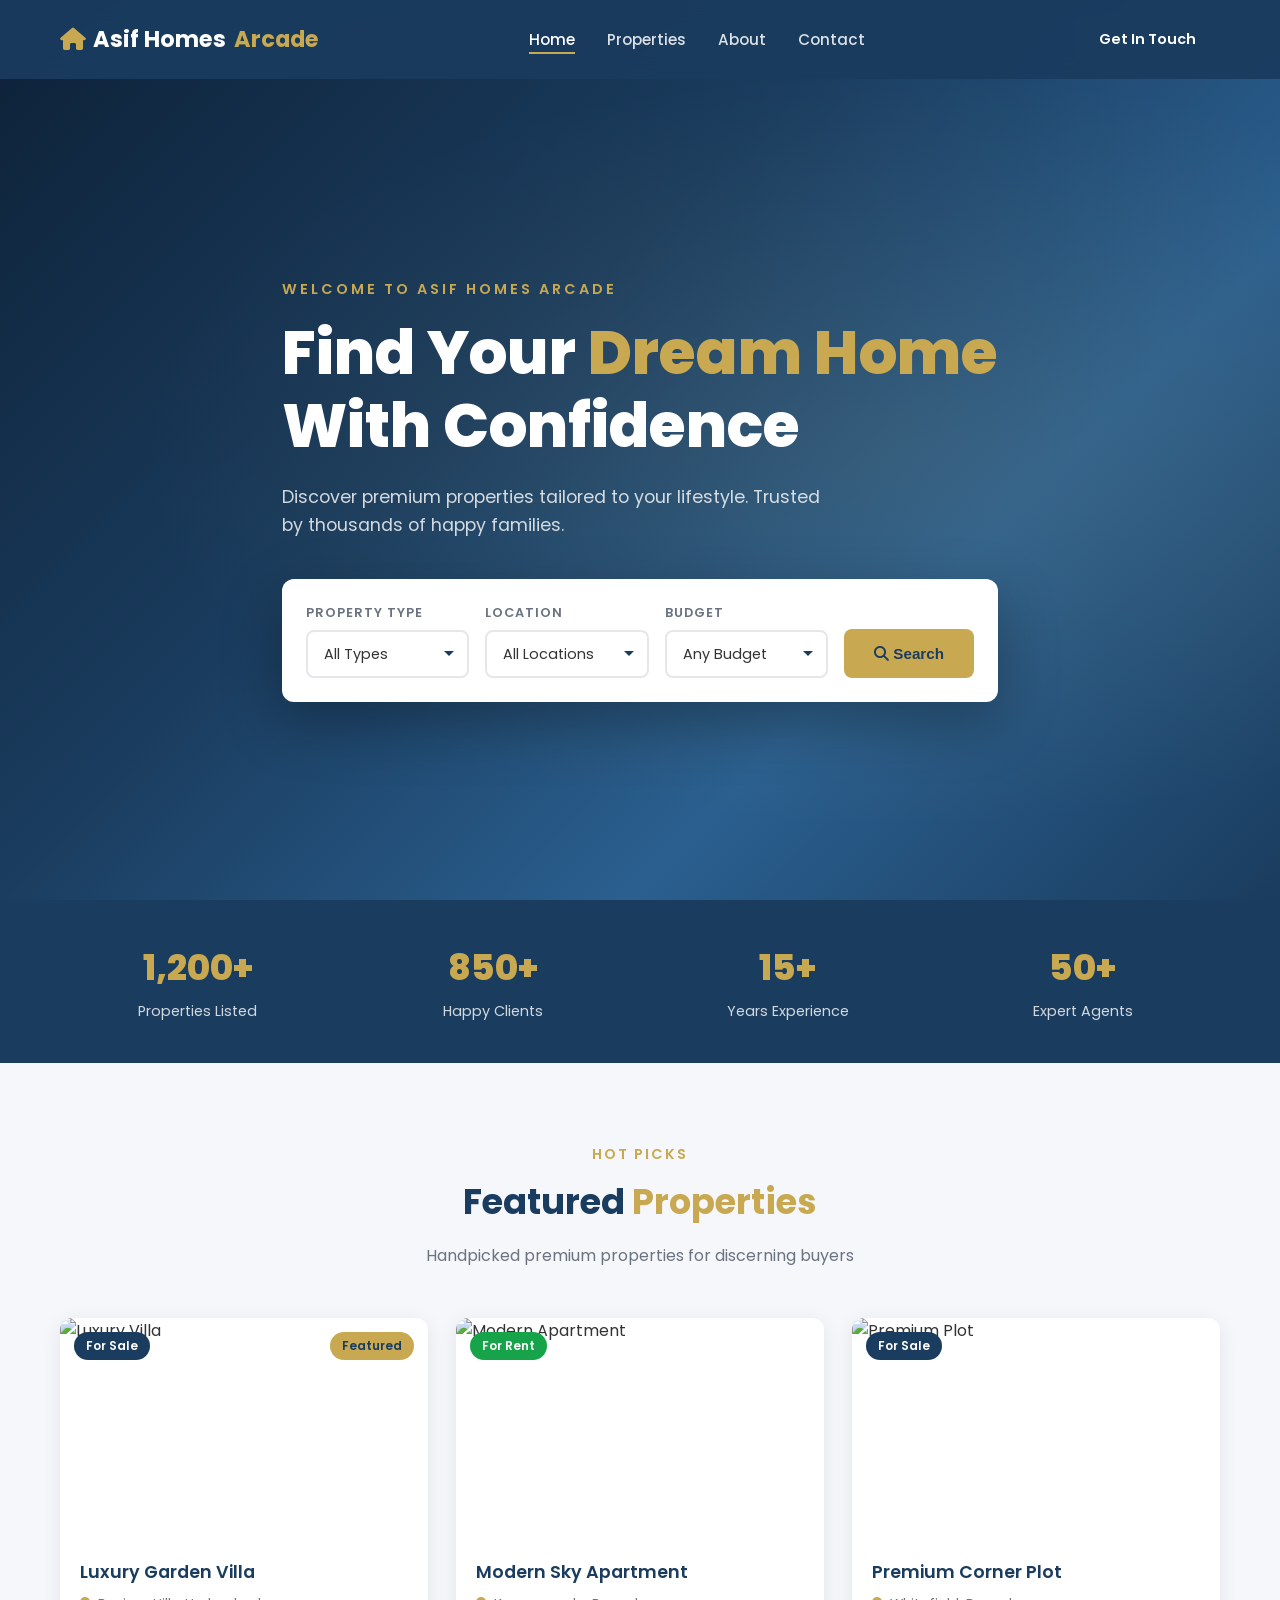
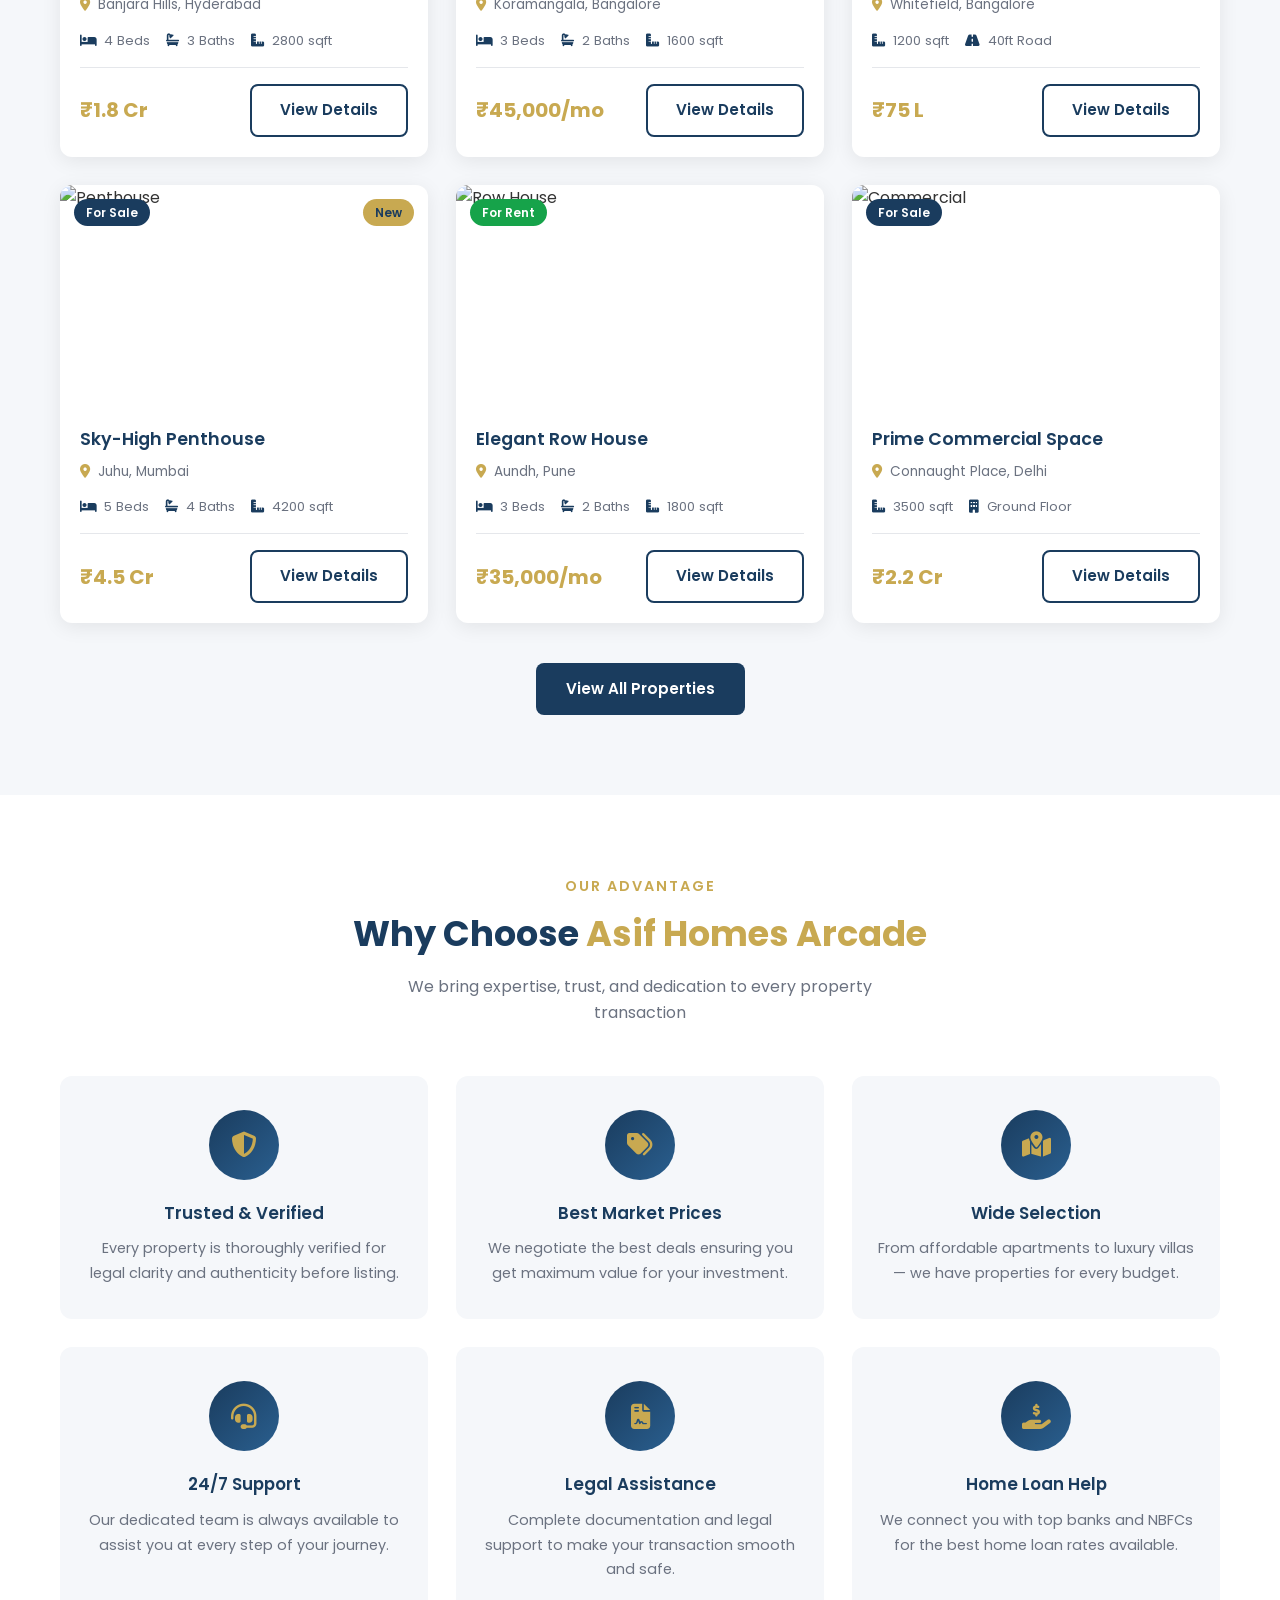
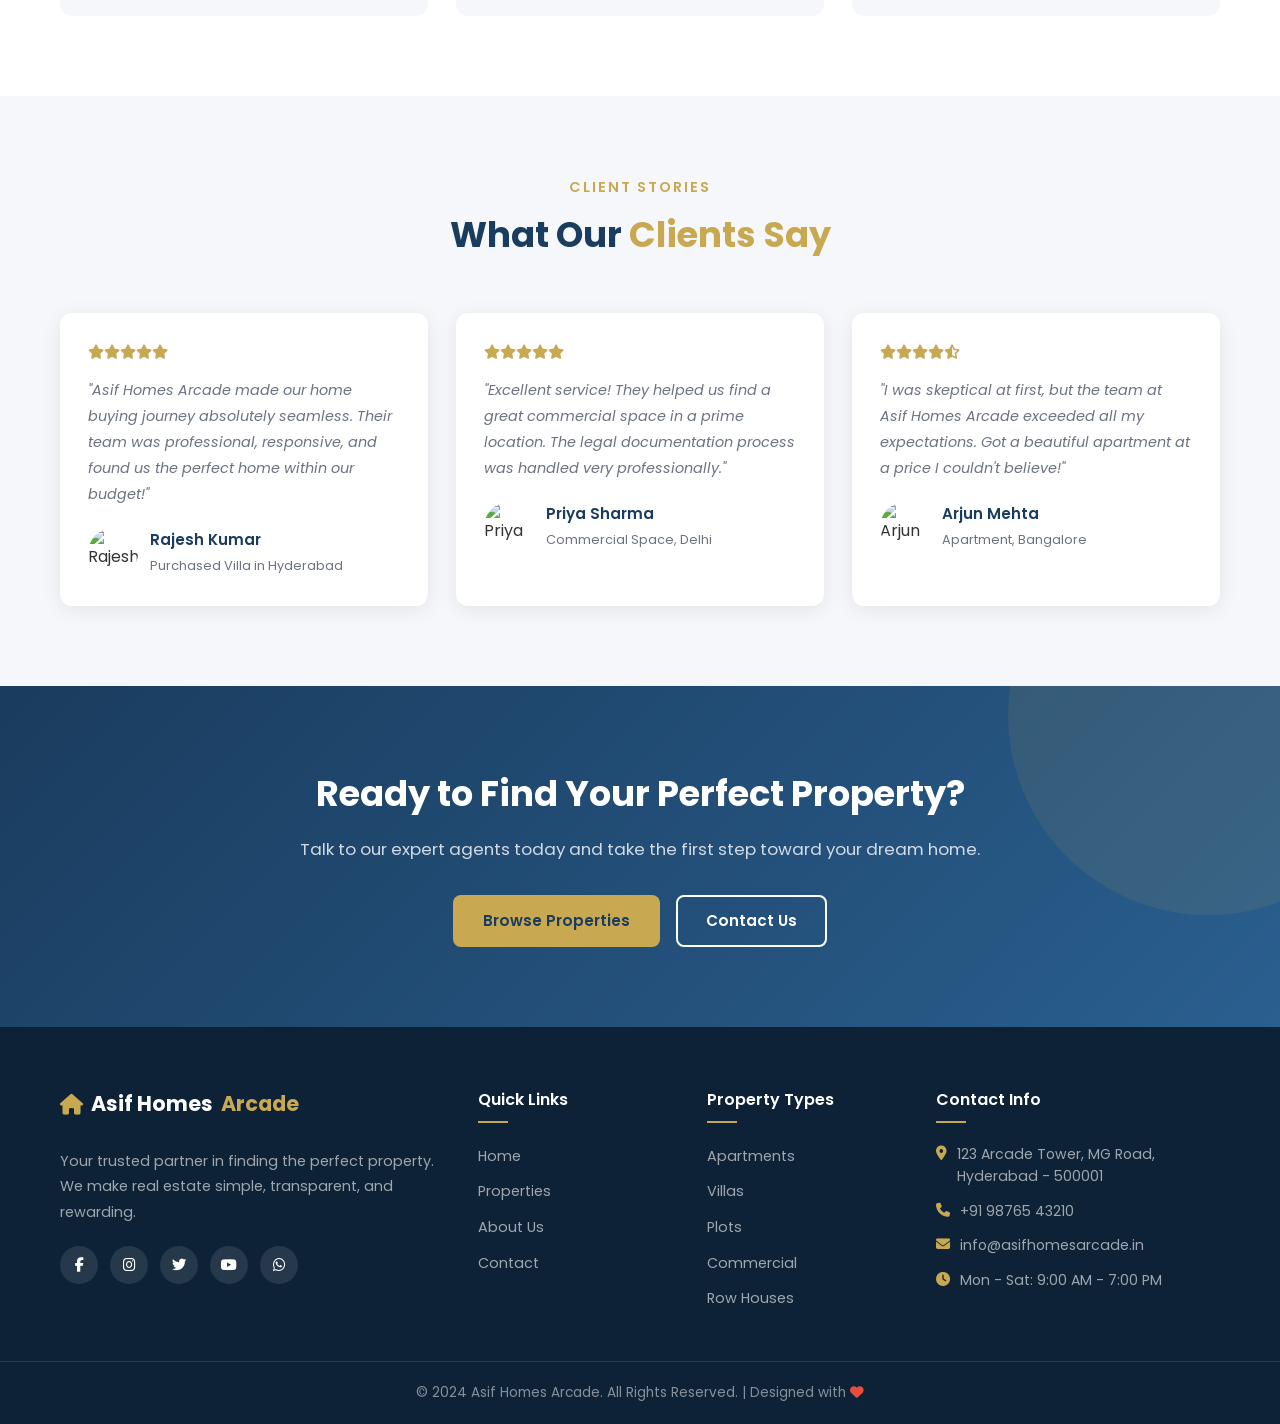
==== index.html @ 70b6e724 "Initial commit: Add real estate website files" ====
<!DOCTYPE html>
<html lang="en">
<head>
  <meta charset="UTF-8" />
  <meta name="viewport" content="width=device-width, initial-scale=1.0" />
  <title>Asif Homes Arcade - Find Your Dream Home</title>
  <link rel="stylesheet" href="css/style.css" />
  <link href="https://fonts.googleapis.com/css2?family=Poppins:wght@300;400;500;600;700;800&display=swap" rel="stylesheet" />
  <link rel="stylesheet" href="https://cdnjs.cloudflare.com/ajax/libs/font-awesome/6.4.0/css/all.min.css" />
</head>
<body>

  <!-- NAVBAR -->
  <nav class="navbar" id="navbar">
    <div class="container nav-container">
      <a href="index.html" class="logo">
        <i class="fas fa-home"></i> Asif Homes <span>Arcade</span>
      </a>
      <ul class="nav-links" id="navLinks">
        <li><a href="index.html" class="active">Home</a></li>
        <li><a href="properties.html">Properties</a></li>
        <li><a href="about.html">About</a></li>
        <li><a href="contact.html">Contact</a></li>
      </ul>
      <a href="contact.html" class="btn btn-primary nav-cta">Get In Touch</a>
      <button class="hamburger" id="hamburger" aria-label="Toggle menu">
        <span></span><span></span><span></span>
      </button>
    </div>
  </nav>

  <!-- HERO -->
  <section class="hero">
    <div class="hero-overlay"></div>
    <div class="container hero-content">
      <p class="hero-tag">Welcome to Asif Homes Arcade</p>
      <h1>Find Your <span>Dream Home</span><br />With Confidence</h1>
      <p class="hero-sub">Discover premium properties tailored to your lifestyle. Trusted by thousands of happy families.</p>
      <div class="search-box">
        <div class="search-field">
          <label>Property Type</label>
          <select>
            <option>All Types</option>
            <option>Apartment</option>
            <option>Villa</option>
            <option>Plot</option>
            <option>Commercial</option>
          </select>
        </div>
        <div class="search-field">
          <label>Location</label>
          <select>
            <option>All Locations</option>
            <option>Mumbai</option>
            <option>Delhi</option>
            <option>Bangalore</option>
            <option>Hyderabad</option>
            <option>Pune</option>
          </select>
        </div>
        <div class="search-field">
          <label>Budget</label>
          <select>
            <option>Any Budget</option>
            <option>Under ₹50L</option>
            <option>₹50L - ₹1Cr</option>
            <option>₹1Cr - ₹2Cr</option>
            <option>Above ₹2Cr</option>
          </select>
        </div>
        <button class="btn btn-accent search-btn"><i class="fas fa-search"></i> Search</button>
      </div>
    </div>
  </section>

  <!-- STATS -->
  <section class="stats">
    <div class="container stats-grid">
      <div class="stat-item">
        <h3>1,200+</h3>
        <p>Properties Listed</p>
      </div>
      <div class="stat-item">
        <h3>850+</h3>
        <p>Happy Clients</p>
      </div>
      <div class="stat-item">
        <h3>15+</h3>
        <p>Years Experience</p>
      </div>
      <div class="stat-item">
        <h3>50+</h3>
        <p>Expert Agents</p>
      </div>
    </div>
  </section>

  <!-- FEATURED PROPERTIES -->
  <section class="section featured-properties">
    <div class="container">
      <div class="section-header">
        <p class="section-tag">Hot Picks</p>
        <h2>Featured <span>Properties</span></h2>
        <p class="section-sub">Handpicked premium properties for discerning buyers</p>
      </div>
      <div class="properties-grid">

        <div class="property-card">
          <div class="card-img-wrap">
            <img src="https://placehold.co/400x260/1a3c5e/ffffff?text=Luxury+Villa" alt="Luxury Villa" />
            <span class="badge badge-sale">For Sale</span>
            <span class="badge badge-featured">Featured</span>
          </div>
          <div class="card-body">
            <h3>Luxury Garden Villa</h3>
            <p class="card-location"><i class="fas fa-map-marker-alt"></i> Banjara Hills, Hyderabad</p>
            <div class="card-meta">
              <span><i class="fas fa-bed"></i> 4 Beds</span>
              <span><i class="fas fa-bath"></i> 3 Baths</span>
              <span><i class="fas fa-ruler-combined"></i> 2800 sqft</span>
            </div>
            <div class="card-footer">
              <p class="price">₹1.8 Cr</p>
              <a href="properties.html" class="btn btn-outline">View Details</a>
            </div>
          </div>
        </div>

        <div class="property-card">
          <div class="card-img-wrap">
            <img src="https://placehold.co/400x260/c8a951/ffffff?text=Modern+Apartment" alt="Modern Apartment" />
            <span class="badge badge-rent">For Rent</span>
          </div>
          <div class="card-body">
            <h3>Modern Sky Apartment</h3>
            <p class="card-location"><i class="fas fa-map-marker-alt"></i> Koramangala, Bangalore</p>
            <div class="card-meta">
              <span><i class="fas fa-bed"></i> 3 Beds</span>
              <span><i class="fas fa-bath"></i> 2 Baths</span>
              <span><i class="fas fa-ruler-combined"></i> 1600 sqft</span>
            </div>
            <div class="card-footer">
              <p class="price">₹45,000/mo</p>
              <a href="properties.html" class="btn btn-outline">View Details</a>
            </div>
          </div>
        </div>

        <div class="property-card">
          <div class="card-img-wrap">
            <img src="https://placehold.co/400x260/2d6a4f/ffffff?text=Premium+Plot" alt="Premium Plot" />
            <span class="badge badge-sale">For Sale</span>
          </div>
          <div class="card-body">
            <h3>Premium Corner Plot</h3>
            <p class="card-location"><i class="fas fa-map-marker-alt"></i> Whitefield, Bangalore</p>
            <div class="card-meta">
              <span><i class="fas fa-ruler-combined"></i> 1200 sqft</span>
              <span><i class="fas fa-road"></i> 40ft Road</span>
            </div>
            <div class="card-footer">
              <p class="price">₹75 L</p>
              <a href="properties.html" class="btn btn-outline">View Details</a>
            </div>
          </div>
        </div>

        <div class="property-card">
          <div class="card-img-wrap">
            <img src="https://placehold.co/400x260/4a1942/ffffff?text=Penthouse" alt="Penthouse" />
            <span class="badge badge-sale">For Sale</span>
            <span class="badge badge-featured">New</span>
          </div>
          <div class="card-body">
            <h3>Sky-High Penthouse</h3>
            <p class="card-location"><i class="fas fa-map-marker-alt"></i> Juhu, Mumbai</p>
            <div class="card-meta">
              <span><i class="fas fa-bed"></i> 5 Beds</span>
              <span><i class="fas fa-bath"></i> 4 Baths</span>
              <span><i class="fas fa-ruler-combined"></i> 4200 sqft</span>
            </div>
            <div class="card-footer">
              <p class="price">₹4.5 Cr</p>
              <a href="properties.html" class="btn btn-outline">View Details</a>
            </div>
          </div>
        </div>

        <div class="property-card">
          <div class="card-img-wrap">
            <img src="https://placehold.co/400x260/1a3c5e/e0c97f?text=Row+House" alt="Row House" />
            <span class="badge badge-rent">For Rent</span>
          </div>
          <div class="card-body">
            <h3>Elegant Row House</h3>
            <p class="card-location"><i class="fas fa-map-marker-alt"></i> Aundh, Pune</p>
            <div class="card-meta">
              <span><i class="fas fa-bed"></i> 3 Beds</span>
              <span><i class="fas fa-bath"></i> 2 Baths</span>
              <span><i class="fas fa-ruler-combined"></i> 1800 sqft</span>
            </div>
            <div class="card-footer">
              <p class="price">₹35,000/mo</p>
              <a href="properties.html" class="btn btn-outline">View Details</a>
            </div>
          </div>
        </div>

        <div class="property-card">
          <div class="card-img-wrap">
            <img src="https://placehold.co/400x260/c8a951/1a3c5e?text=Commercial+Space" alt="Commercial" />
            <span class="badge badge-sale">For Sale</span>
          </div>
          <div class="card-body">
            <h3>Prime Commercial Space</h3>
            <p class="card-location"><i class="fas fa-map-marker-alt"></i> Connaught Place, Delhi</p>
            <div class="card-meta">
              <span><i class="fas fa-ruler-combined"></i> 3500 sqft</span>
              <span><i class="fas fa-building"></i> Ground Floor</span>
            </div>
            <div class="card-footer">
              <p class="price">₹2.2 Cr</p>
              <a href="properties.html" class="btn btn-outline">View Details</a>
            </div>
          </div>
        </div>

      </div>
      <div class="text-center mt-40">
        <a href="properties.html" class="btn btn-primary">View All Properties</a>
      </div>
    </div>
  </section>

  <!-- WHY CHOOSE US -->
  <section class="section why-us">
    <div class="container">
      <div class="section-header">
        <p class="section-tag">Our Advantage</p>
        <h2>Why Choose <span>Asif Homes Arcade</span></h2>
        <p class="section-sub">We bring expertise, trust, and dedication to every property transaction</p>
      </div>
      <div class="features-grid">
        <div class="feature-card">
          <div class="feature-icon"><i class="fas fa-shield-alt"></i></div>
          <h3>Trusted & Verified</h3>
          <p>Every property is thoroughly verified for legal clarity and authenticity before listing.</p>
        </div>
        <div class="feature-card">
          <div class="feature-icon"><i class="fas fa-tags"></i></div>
          <h3>Best Market Prices</h3>
          <p>We negotiate the best deals ensuring you get maximum value for your investment.</p>
        </div>
        <div class="feature-card">
          <div class="feature-icon"><i class="fas fa-map-marked-alt"></i></div>
          <h3>Wide Selection</h3>
          <p>From affordable apartments to luxury villas — we have properties for every budget.</p>
        </div>
        <div class="feature-card">
          <div class="feature-icon"><i class="fas fa-headset"></i></div>
          <h3>24/7 Support</h3>
          <p>Our dedicated team is always available to assist you at every step of your journey.</p>
        </div>
        <div class="feature-card">
          <div class="feature-icon"><i class="fas fa-file-contract"></i></div>
          <h3>Legal Assistance</h3>
          <p>Complete documentation and legal support to make your transaction smooth and safe.</p>
        </div>
        <div class="feature-card">
          <div class="feature-icon"><i class="fas fa-hand-holding-usd"></i></div>
          <h3>Home Loan Help</h3>
          <p>We connect you with top banks and NBFCs for the best home loan rates available.</p>
        </div>
      </div>
    </div>
  </section>

  <!-- TESTIMONIALS -->
  <section class="section testimonials">
    <div class="container">
      <div class="section-header">
        <p class="section-tag">Client Stories</p>
        <h2>What Our <span>Clients Say</span></h2>
      </div>
      <div class="testimonials-grid">
        <div class="testimonial-card">
          <div class="stars"><i class="fas fa-star"></i><i class="fas fa-star"></i><i class="fas fa-star"></i><i class="fas fa-star"></i><i class="fas fa-star"></i></div>
          <p>"Asif Homes Arcade made our home buying journey absolutely seamless. Their team was professional, responsive, and found us the perfect home within our budget!"</p>
          <div class="testimonial-author">
            <img src="https://placehold.co/50x50/1a3c5e/ffffff?text=RK" alt="Rajesh K" />
            <div>
              <h4>Rajesh Kumar</h4>
              <span>Purchased Villa in Hyderabad</span>
            </div>
          </div>
        </div>
        <div class="testimonial-card">
          <div class="stars"><i class="fas fa-star"></i><i class="fas fa-star"></i><i class="fas fa-star"></i><i class="fas fa-star"></i><i class="fas fa-star"></i></div>
          <p>"Excellent service! They helped us find a great commercial space in a prime location. The legal documentation process was handled very professionally."</p>
          <div class="testimonial-author">
            <img src="https://placehold.co/50x50/c8a951/ffffff?text=PS" alt="Priya S" />
            <div>
              <h4>Priya Sharma</h4>
              <span>Commercial Space, Delhi</span>
            </div>
          </div>
        </div>
        <div class="testimonial-card">
          <div class="stars"><i class="fas fa-star"></i><i class="fas fa-star"></i><i class="fas fa-star"></i><i class="fas fa-star"></i><i class="fas fa-star-half-alt"></i></div>
          <p>"I was skeptical at first, but the team at Asif Homes Arcade exceeded all my expectations. Got a beautiful apartment at a price I couldn't believe!"</p>
          <div class="testimonial-author">
            <img src="https://placehold.co/50x50/2d6a4f/ffffff?text=AM" alt="Arjun M" />
            <div>
              <h4>Arjun Mehta</h4>
              <span>Apartment, Bangalore</span>
            </div>
          </div>
        </div>
      </div>
    </div>
  </section>

  <!-- CTA BANNER -->
  <section class="cta-banner">
    <div class="container cta-content">
      <h2>Ready to Find Your Perfect Property?</h2>
      <p>Talk to our expert agents today and take the first step toward your dream home.</p>
      <div class="cta-buttons">
        <a href="properties.html" class="btn btn-accent">Browse Properties</a>
        <a href="contact.html" class="btn btn-outline-white">Contact Us</a>
      </div>
    </div>
  </section>

  <!-- FOOTER -->
  <footer class="footer">
    <div class="container footer-grid">
      <div class="footer-brand">
        <a href="index.html" class="logo logo-light"><i class="fas fa-home"></i> Asif Homes <span>Arcade</span></a>
        <p>Your trusted partner in finding the perfect property. We make real estate simple, transparent, and rewarding.</p>
        <div class="social-links">
          <a href="#"><i class="fab fa-facebook-f"></i></a>
          <a href="#"><i class="fab fa-instagram"></i></a>
          <a href="#"><i class="fab fa-twitter"></i></a>
          <a href="#"><i class="fab fa-youtube"></i></a>
          <a href="#"><i class="fab fa-whatsapp"></i></a>
        </div>
      </div>
      <div class="footer-links">
        <h4>Quick Links</h4>
        <ul>
          <li><a href="index.html">Home</a></li>
          <li><a href="properties.html">Properties</a></li>
          <li><a href="about.html">About Us</a></li>
          <li><a href="contact.html">Contact</a></li>
        </ul>
      </div>
      <div class="footer-links">
        <h4>Property Types</h4>
        <ul>
          <li><a href="properties.html">Apartments</a></li>
          <li><a href="properties.html">Villas</a></li>
          <li><a href="properties.html">Plots</a></li>
          <li><a href="properties.html">Commercial</a></li>
          <li><a href="properties.html">Row Houses</a></li>
        </ul>
      </div>
      <div class="footer-contact">
        <h4>Contact Info</h4>
        <ul>
          <li><i class="fas fa-map-marker-alt"></i> 123 Arcade Tower, MG Road, Hyderabad - 500001</li>
          <li><i class="fas fa-phone"></i> +91 98765 43210</li>
          <li><i class="fas fa-envelope"></i> info@asifhomesarcade.in</li>
          <li><i class="fas fa-clock"></i> Mon - Sat: 9:00 AM - 7:00 PM</li>
        </ul>
      </div>
    </div>
    <div class="footer-bottom">
      <p>&copy; 2024 Asif Homes Arcade. All Rights Reserved. | Designed with <i class="fas fa-heart"></i></p>
    </div>
  </footer>

  <script src="js/main.js"></script>
</body>
</html>
---- css/style.css ----
/* ===== RESET & BASE ===== */
*, *::before, *::after { box-sizing: border-box; margin: 0; padding: 0; }
html { scroll-behavior: smooth; }
body { font-family: 'Poppins', sans-serif; color: #333; background: #fff; line-height: 1.6; }
a { text-decoration: none; color: inherit; }
ul { list-style: none; }
img { max-width: 100%; display: block; }

/* ===== VARIABLES ===== */
:root {
  --navy: #1a3c5e;
  --navy-dark: #122a44;
  --gold: #c8a951;
  --gold-light: #e0c97f;
  --white: #ffffff;
  --light-bg: #f5f7fa;
  --text-muted: #6b7280;
  --border: #e5e7eb;
  --shadow: 0 4px 20px rgba(0,0,0,0.08);
  --shadow-hover: 0 8px 32px rgba(0,0,0,0.15);
  --radius: 12px;
  --transition: all 0.3s ease;
}

/* ===== UTILITIES ===== */
.container { max-width: 1200px; margin: 0 auto; padding: 0 20px; }
.section { padding: 80px 0; }
.text-center { text-align: center; }
.mt-40 { margin-top: 40px; }

/* ===== BUTTONS ===== */
.btn {
  display: inline-block;
  padding: 12px 28px;
  border-radius: 8px;
  font-weight: 600;
  font-size: 0.95rem;
  cursor: pointer;
  transition: var(--transition);
  border: 2px solid transparent;
}
.btn-primary { background: var(--navy); color: var(--white); }
.btn-primary:hover { background: var(--navy-dark); transform: translateY(-2px); box-shadow: var(--shadow-hover); }
.btn-accent { background: var(--gold); color: var(--navy); }
.btn-accent:hover { background: var(--gold-light); transform: translateY(-2px); box-shadow: var(--shadow-hover); }
.btn-outline { background: transparent; border-color: var(--navy); color: var(--navy); }
.btn-outline:hover { background: var(--navy); color: var(--white); }
.btn-outline-white { background: transparent; border-color: var(--white); color: var(--white); }
.btn-outline-white:hover { background: var(--white); color: var(--navy); }

/* ===== SECTION HEADER ===== */
.section-header { text-align: center; margin-bottom: 50px; }
.section-tag { color: var(--gold); font-weight: 600; font-size: 0.9rem; text-transform: uppercase; letter-spacing: 2px; margin-bottom: 8px; }
.section-header h2 { font-size: 2.2rem; font-weight: 700; color: var(--navy); margin-bottom: 12px; }
.section-header h2 span { color: var(--gold); }
.section-sub { color: var(--text-muted); max-width: 550px; margin: 0 auto; }

/* ===== NAVBAR ===== */
.navbar {
  position: fixed; top: 0; left: 0; right: 0; z-index: 1000;
  background: rgba(26, 60, 94, 0.95);
  backdrop-filter: blur(10px);
  padding: 16px 0;
  transition: var(--transition);
}
.navbar.scrolled { padding: 10px 0; box-shadow: 0 2px 20px rgba(0,0,0,0.2); }
.nav-container { display: flex; align-items: center; justify-content: space-between; }
.logo { font-size: 1.4rem; font-weight: 700; color: var(--white); display: flex; align-items: center; gap: 8px; }
.logo span { color: var(--gold); }
.logo i { color: var(--gold); }
.nav-links { display: flex; gap: 32px; }
.nav-links a { color: rgba(255,255,255,0.85); font-weight: 500; font-size: 0.95rem; transition: var(--transition); position: relative; }
.nav-links a::after { content: ''; position: absolute; bottom: -4px; left: 0; width: 0; height: 2px; background: var(--gold); transition: var(--transition); }
.nav-links a:hover, .nav-links a.active { color: var(--white); }
.nav-links a:hover::after, .nav-links a.active::after { width: 100%; }
.nav-cta { padding: 10px 22px; font-size: 0.9rem; }
.hamburger { display: none; flex-direction: column; gap: 5px; background: none; border: none; cursor: pointer; padding: 4px; }
.hamburger span { display: block; width: 24px; height: 2px; background: var(--white); transition: var(--transition); border-radius: 2px; }

/* ===== HERO ===== */
.hero {
  min-height: 100vh;
  background: linear-gradient(135deg, #0d2137 0%, #1a3c5e 40%, #2a5f8f 70%, #1a3c5e 100%);
  display: flex; align-items: center;
  position: relative; overflow: hidden;
  padding-top: 80px;
}
.hero::before {
  content: '';
  position: absolute; inset: 0;
  background: url('https://placehold.co/1920x1080/0d2137/1a3c5e?text=') center/cover no-repeat;
  opacity: 0.1;
}
.hero-overlay { position: absolute; inset: 0; background: radial-gradient(ellipse at 70% 50%, rgba(200,169,81,0.1) 0%, transparent 60%); }
.hero-content { position: relative; z-index: 1; max-width: 800px; }
.hero-tag { color: var(--gold); font-weight: 600; font-size: 0.9rem; text-transform: uppercase; letter-spacing: 3px; margin-bottom: 16px; }
.hero-content h1 { font-size: clamp(2.2rem, 5vw, 3.8rem); font-weight: 800; color: var(--white); line-height: 1.2; margin-bottom: 20px; }
.hero-content h1 span { color: var(--gold); }
.hero-sub { color: rgba(255,255,255,0.8); font-size: 1.1rem; margin-bottom: 40px; max-width: 550px; }

/* Search Box */
.search-box {
  background: var(--white);
  border-radius: var(--radius);
  padding: 24px;
  display: flex; gap: 16px; align-items: flex-end;
  box-shadow: 0 20px 60px rgba(0,0,0,0.3);
  flex-wrap: wrap;
}
.search-field { flex: 1; min-width: 160px; }
.search-field label { display: block; font-size: 0.8rem; font-weight: 600; color: var(--text-muted); margin-bottom: 6px; text-transform: uppercase; letter-spacing: 1px; }
.search-field select {
  width: 100%; padding: 12px 16px;
  border: 2px solid var(--border); border-radius: 8px;
  font-family: 'Poppins', sans-serif; font-size: 0.9rem; color: #333;
  background: #fff; cursor: pointer; transition: var(--transition);
  appearance: none;
  background-image: url("data:image/svg+xml,%3Csvg xmlns='http://www.w3.org/2000/svg' width='12' height='12' viewBox='0 0 12 12'%3E%3Cpath fill='%231a3c5e' d='M6 8L1 3h10z'/%3E%3C/svg%3E");
  background-repeat: no-repeat; background-position: right 12px center;
}
.search-field select:focus { outline: none; border-color: var(--navy); }
.search-btn { padding: 14px 28px; white-space: nowrap; }

/* ===== STATS ===== */
.stats { background: var(--navy); padding: 40px 0; }
.stats-grid { display: grid; grid-template-columns: repeat(4, 1fr); gap: 20px; text-align: center; }
.stat-item h3 { font-size: 2.2rem; font-weight: 800; color: var(--gold); }
.stat-item p { color: rgba(255,255,255,0.8); font-size: 0.9rem; margin-top: 4px; }

/* ===== PROPERTY CARDS ===== */
.featured-properties { background: var(--light-bg); }
.properties-grid { display: grid; grid-template-columns: repeat(3, 1fr); gap: 28px; }
.property-card {
  background: var(--white); border-radius: var(--radius);
  overflow: hidden; box-shadow: var(--shadow);
  transition: var(--transition);
}
.property-card:hover { transform: translateY(-6px); box-shadow: var(--shadow-hover); }
.card-img-wrap { position: relative; overflow: hidden; height: 220px; }
.card-img-wrap img { width: 100%; height: 100%; object-fit: cover; transition: transform 0.4s ease; }
.property-card:hover .card-img-wrap img { transform: scale(1.05); }
.badge {
  position: absolute; top: 14px; padding: 4px 12px;
  border-radius: 20px; font-size: 0.75rem; font-weight: 600;
}
.badge-sale { left: 14px; background: var(--navy); color: var(--white); }
.badge-rent { left: 14px; background: #16a34a; color: var(--white); }
.badge-featured { right: 14px; background: var(--gold); color: var(--navy); }
.card-body { padding: 20px; }
.card-body h3 { font-size: 1.1rem; font-weight: 600; color: var(--navy); margin-bottom: 8px; }
.card-location { color: var(--text-muted); font-size: 0.85rem; margin-bottom: 14px; }
.card-location i { color: var(--gold); margin-right: 4px; }
.card-meta { display: flex; gap: 16px; margin-bottom: 16px; padding-bottom: 16px; border-bottom: 1px solid var(--border); }
.card-meta span { font-size: 0.82rem; color: var(--text-muted); }
.card-meta i { color: var(--navy); margin-right: 4px; }
.card-footer { display: flex; align-items: center; justify-content: space-between; }
.price { font-size: 1.25rem; font-weight: 700; color: var(--gold); }

/* ===== WHY US ===== */
.why-us { background: var(--white); }
.features-grid { display: grid; grid-template-columns: repeat(3, 1fr); gap: 28px; }
.feature-card {
  background: var(--light-bg); border-radius: var(--radius);
  padding: 32px 24px; text-align: center;
  transition: var(--transition); border: 2px solid transparent;
}
.feature-card:hover { border-color: var(--gold); background: var(--white); box-shadow: var(--shadow-hover); transform: translateY(-4px); }
.feature-icon {
  width: 70px; height: 70px; border-radius: 50%;
  background: linear-gradient(135deg, var(--navy), #2a5f8f);
  display: flex; align-items: center; justify-content: center;
  margin: 0 auto 20px;
}
.feature-icon i { font-size: 1.6rem; color: var(--gold); }
.feature-card h3 { font-size: 1.05rem; font-weight: 600; color: var(--navy); margin-bottom: 10px; }
.feature-card p { color: var(--text-muted); font-size: 0.9rem; line-height: 1.7; }

/* ===== TESTIMONIALS ===== */
.testimonials { background: var(--light-bg); }
.testimonials-grid { display: grid; grid-template-columns: repeat(3, 1fr); gap: 28px; }
.testimonial-card {
  background: var(--white); border-radius: var(--radius);
  padding: 28px; box-shadow: var(--shadow);
  transition: var(--transition);
}
.testimonial-card:hover { transform: translateY(-4px); box-shadow: var(--shadow-hover); }
.stars { color: var(--gold); margin-bottom: 14px; font-size: 0.9rem; }
.testimonial-card > p { color: var(--text-muted); font-size: 0.9rem; line-height: 1.8; margin-bottom: 20px; font-style: italic; }
.testimonial-author { display: flex; align-items: center; gap: 12px; }
.testimonial-author img { width: 50px; height: 50px; border-radius: 50%; object-fit: cover; }
.testimonial-author h4 { font-size: 0.95rem; font-weight: 600; color: var(--navy); }
.testimonial-author span { font-size: 0.8rem; color: var(--text-muted); }

/* ===== CTA BANNER ===== */
.cta-banner {
  background: linear-gradient(135deg, var(--navy) 0%, #2a5f8f 100%);
  padding: 80px 0; text-align: center;
  position: relative; overflow: hidden;
}
.cta-banner::before {
  content: ''; position: absolute; top: -50%; right: -10%;
  width: 400px; height: 400px; border-radius: 50%;
  background: rgba(200,169,81,0.1);
}
.cta-content { position: relative; z-index: 1; }
.cta-banner h2 { font-size: 2.2rem; font-weight: 700; color: var(--white); margin-bottom: 14px; }
.cta-banner p { color: rgba(255,255,255,0.8); font-size: 1.05rem; margin-bottom: 32px; }
.cta-buttons { display: flex; gap: 16px; justify-content: center; flex-wrap: wrap; }

/* ===== FOOTER ===== */
.footer { background: #0d2137; padding: 60px 0 0; }
.footer-grid { display: grid; grid-template-columns: 2fr 1fr 1fr 1.5fr; gap: 40px; padding-bottom: 40px; }
.footer-brand .logo-light { color: var(--white); font-size: 1.3rem; margin-bottom: 16px; display: inline-flex; }
.footer-brand p { color: rgba(255,255,255,0.6); font-size: 0.9rem; line-height: 1.8; margin-top: 12px; margin-bottom: 20px; }
.social-links { display: flex; gap: 12px; }
.social-links a {
  width: 38px; height: 38px; border-radius: 50%;
  background: rgba(255,255,255,0.1); color: var(--white);
  display: flex; align-items: center; justify-content: center;
  font-size: 0.9rem; transition: var(--transition);
}
.social-links a:hover { background: var(--gold); color: var(--navy); }
.footer-links h4, .footer-contact h4 { color: var(--white); font-size: 1rem; font-weight: 600; margin-bottom: 20px; position: relative; padding-bottom: 10px; }
.footer-links h4::after, .footer-contact h4::after { content: ''; position: absolute; bottom: 0; left: 0; width: 30px; height: 2px; background: var(--gold); }
.footer-links ul li { margin-bottom: 10px; }
.footer-links ul li a { color: rgba(255,255,255,0.6); font-size: 0.9rem; transition: var(--transition); }
.footer-links ul li a:hover { color: var(--gold); padding-left: 6px; }
.footer-contact ul li { display: flex; gap: 10px; color: rgba(255,255,255,0.6); font-size: 0.88rem; margin-bottom: 12px; line-height: 1.6; }
.footer-contact ul li i { color: var(--gold); margin-top: 3px; flex-shrink: 0; }
.footer-bottom { border-top: 1px solid rgba(255,255,255,0.1); padding: 20px 0; text-align: center; }
.footer-bottom p { color: rgba(255,255,255,0.5); font-size: 0.85rem; }
.footer-bottom i { color: #e74c3c; }

/* ===== PAGE HERO (inner pages) ===== */
.page-hero {
  background: linear-gradient(135deg, var(--navy-dark) 0%, var(--navy) 100%);
  padding: 140px 0 60px; text-align: center;
}
.page-hero h1 { font-size: 2.5rem; font-weight: 700; color: var(--white); margin-bottom: 10px; }
.page-hero p { color: rgba(255,255,255,0.7); font-size: 1rem; }
.breadcrumb { display: flex; justify-content: center; gap: 8px; margin-top: 12px; }
.breadcrumb a { color: var(--gold); font-size: 0.9rem; }
.breadcrumb span { color: rgba(255,255,255,0.5); font-size: 0.9rem; }

/* ===== PROPERTIES PAGE ===== */
.properties-page { background: var(--light-bg); padding: 60px 0; }
.properties-layout { display: grid; grid-template-columns: 280px 1fr; gap: 32px; }
.filter-sidebar { background: var(--white); border-radius: var(--radius); padding: 28px; box-shadow: var(--shadow); height: fit-content; }
.filter-sidebar h3 { font-size: 1.1rem; font-weight: 600; color: var(--navy); margin-bottom: 24px; padding-bottom: 12px; border-bottom: 2px solid var(--border); }
.filter-group { margin-bottom: 24px; }
.filter-group label { display: block; font-size: 0.85rem; font-weight: 600; color: var(--navy); margin-bottom: 10px; }
.filter-group select, .filter-group input {
  width: 100%; padding: 10px 14px;
  border: 2px solid var(--border); border-radius: 8px;
  font-family: 'Poppins', sans-serif; font-size: 0.9rem;
  transition: var(--transition);
}
.filter-group select:focus, .filter-group input:focus { outline: none; border-color: var(--navy); }
.filter-group .checkbox-group { display: flex; flex-direction: column; gap: 8px; }
.filter-group .checkbox-group label { font-weight: 400; color: var(--text-muted); display: flex; align-items: center; gap: 8px; cursor: pointer; }
.filter-group .checkbox-group input[type=checkbox] { width: auto; }
.filter-btn { width: 100%; margin-top: 8px; }
.properties-results h3 { font-size: 1rem; color: var(--text-muted); margin-bottom: 24px; }
.properties-results h3 span { color: var(--navy); font-weight: 600; }
.results-grid { display: grid; grid-template-columns: repeat(2, 1fr); gap: 24px; }

/* ===== ABOUT PAGE ===== */
.about-intro { padding: 80px 0; }
.about-grid { display: grid; grid-template-columns: 1fr 1fr; gap: 60px; align-items: center; }
.about-img { border-radius: var(--radius); overflow: hidden; box-shadow: var(--shadow-hover); }
.about-img img { width: 100%; height: 400px; object-fit: cover; }
.about-text .section-tag { text-align: left; }
.about-text h2 { font-size: 2rem; font-weight: 700; color: var(--navy); margin-bottom: 16px; }
.about-text h2 span { color: var(--gold); }
.about-text p { color: var(--text-muted); line-height: 1.8; margin-bottom: 16px; }
.about-stats { display: grid; grid-template-columns: repeat(2, 1fr); gap: 20px; margin-top: 28px; }
.about-stat { background: var(--light-bg); border-radius: 10px; padding: 20px; text-align: center; }
.about-stat h3 { font-size: 1.8rem; font-weight: 800; color: var(--gold); }
.about-stat p { font-size: 0.85rem; color: var(--text-muted); }
.team-section { background: var(--light-bg); padding: 80px 0; }
.team-grid { display: grid; grid-template-columns: repeat(4, 1fr); gap: 24px; }
.team-card { background: var(--white); border-radius: var(--radius); overflow: hidden; box-shadow: var(--shadow); text-align: center; transition: var(--transition); }
.team-card:hover { transform: translateY(-6px); box-shadow: var(--shadow-hover); }
.team-card img { width: 100%; height: 220px; object-fit: cover; }
.team-card-body { padding: 20px; }
.team-card h3 { font-size: 1rem; font-weight: 600; color: var(--navy); margin-bottom: 4px; }
.team-card p { font-size: 0.85rem; color: var(--gold); font-weight: 500; margin-bottom: 12px; }
.team-social { display: flex; justify-content: center; gap: 10px; }
.team-social a { width: 32px; height: 32px; border-radius: 50%; background: var(--light-bg); color: var(--navy); display: flex; align-items: center; justify-content: center; font-size: 0.8rem; transition: var(--transition); }
.team-social a:hover { background: var(--navy); color: var(--white); }

/* ===== CONTACT PAGE ===== */
.contact-section { padding: 80px 0; }
.contact-grid { display: grid; grid-template-columns: 1fr 1.5fr; gap: 50px; }
.contact-info h2 { font-size: 1.8rem; font-weight: 700; color: var(--navy); margin-bottom: 12px; }
.contact-info > p { color: var(--text-muted); margin-bottom: 32px; line-height: 1.8; }
.contact-detail { display: flex; gap: 16px; margin-bottom: 24px; }
.contact-icon { width: 50px; height: 50px; border-radius: 50%; background: linear-gradient(135deg, var(--navy), #2a5f8f); display: flex; align-items: center; justify-content: center; flex-shrink: 0; }
.contact-icon i { color: var(--gold); font-size: 1.1rem; }
.contact-detail h4 { font-size: 0.95rem; font-weight: 600; color: var(--navy); margin-bottom: 4px; }
.contact-detail p { font-size: 0.9rem; color: var(--text-muted); }
.contact-form { background: var(--white); border-radius: var(--radius); padding: 40px; box-shadow: var(--shadow); }
.contact-form h3 { font-size: 1.4rem; font-weight: 600; color: var(--navy); margin-bottom: 24px; }
.form-row { display: grid; grid-template-columns: 1fr 1fr; gap: 16px; }
.form-group { margin-bottom: 20px; }
.form-group label { display: block; font-size: 0.85rem; font-weight: 600; color: var(--navy); margin-bottom: 8px; }
.form-group input, .form-group select, .form-group textarea {
  width: 100%; padding: 12px 16px;
  border: 2px solid var(--border); border-radius: 8px;
  font-family: 'Poppins', sans-serif; font-size: 0.9rem;
  transition: var(--transition); resize: vertical;
}
.form-group input:focus, .form-group select:focus, .form-group textarea:focus { outline: none; border-color: var(--navy); }
.map-section { background: var(--light-bg); padding: 0 0 80px; }
.map-placeholder { background: var(--navy); border-radius: var(--radius); height: 350px; display: flex; align-items: center; justify-content: center; color: var(--white); font-size: 1.1rem; }

/* ===== RESPONSIVE ===== */
@media (max-width: 1024px) {
  .properties-grid { grid-template-columns: repeat(2, 1fr); }
  .features-grid { grid-template-columns: repeat(2, 1fr); }
  .testimonials-grid { grid-template-columns: repeat(2, 1fr); }
  .footer-grid { grid-template-columns: 1fr 1fr; }
  .team-grid { grid-template-columns: repeat(2, 1fr); }
  .properties-layout { grid-template-columns: 1fr; }
  .results-grid { grid-template-columns: repeat(2, 1fr); }
}
@media (max-width: 768px) {
  .nav-links { display: none; flex-direction: column; position: absolute; top: 100%; left: 0; right: 0; background: var(--navy-dark); padding: 20px; gap: 16px; }
  .nav-links.open { display: flex; }
  .nav-cta { display: none; }
  .hamburger { display: flex; }
  .stats-grid { grid-template-columns: repeat(2, 1fr); }
  .properties-grid { grid-template-columns: 1fr; }
  .features-grid { grid-template-columns: 1fr; }
  .testimonials-grid { grid-template-columns: 1fr; }
  .footer-grid { grid-template-columns: 1fr; }
  .about-grid { grid-template-columns: 1fr; }
  .contact-grid { grid-template-columns: 1fr; }
  .form-row { grid-template-columns: 1fr; }
  .team-grid { grid-template-columns: repeat(2, 1fr); }
  .results-grid { grid-template-columns: 1fr; }
  .search-box { flex-direction: column; }
  .search-field { min-width: 100%; }
  .cta-buttons { flex-direction: column; align-items: center; }
}
@media (max-width: 480px) {
  .stats-grid { grid-template-columns: repeat(2, 1fr); }
  .team-grid { grid-template-columns: 1fr; }
  .section-header h2 { font-size: 1.7rem; }
}
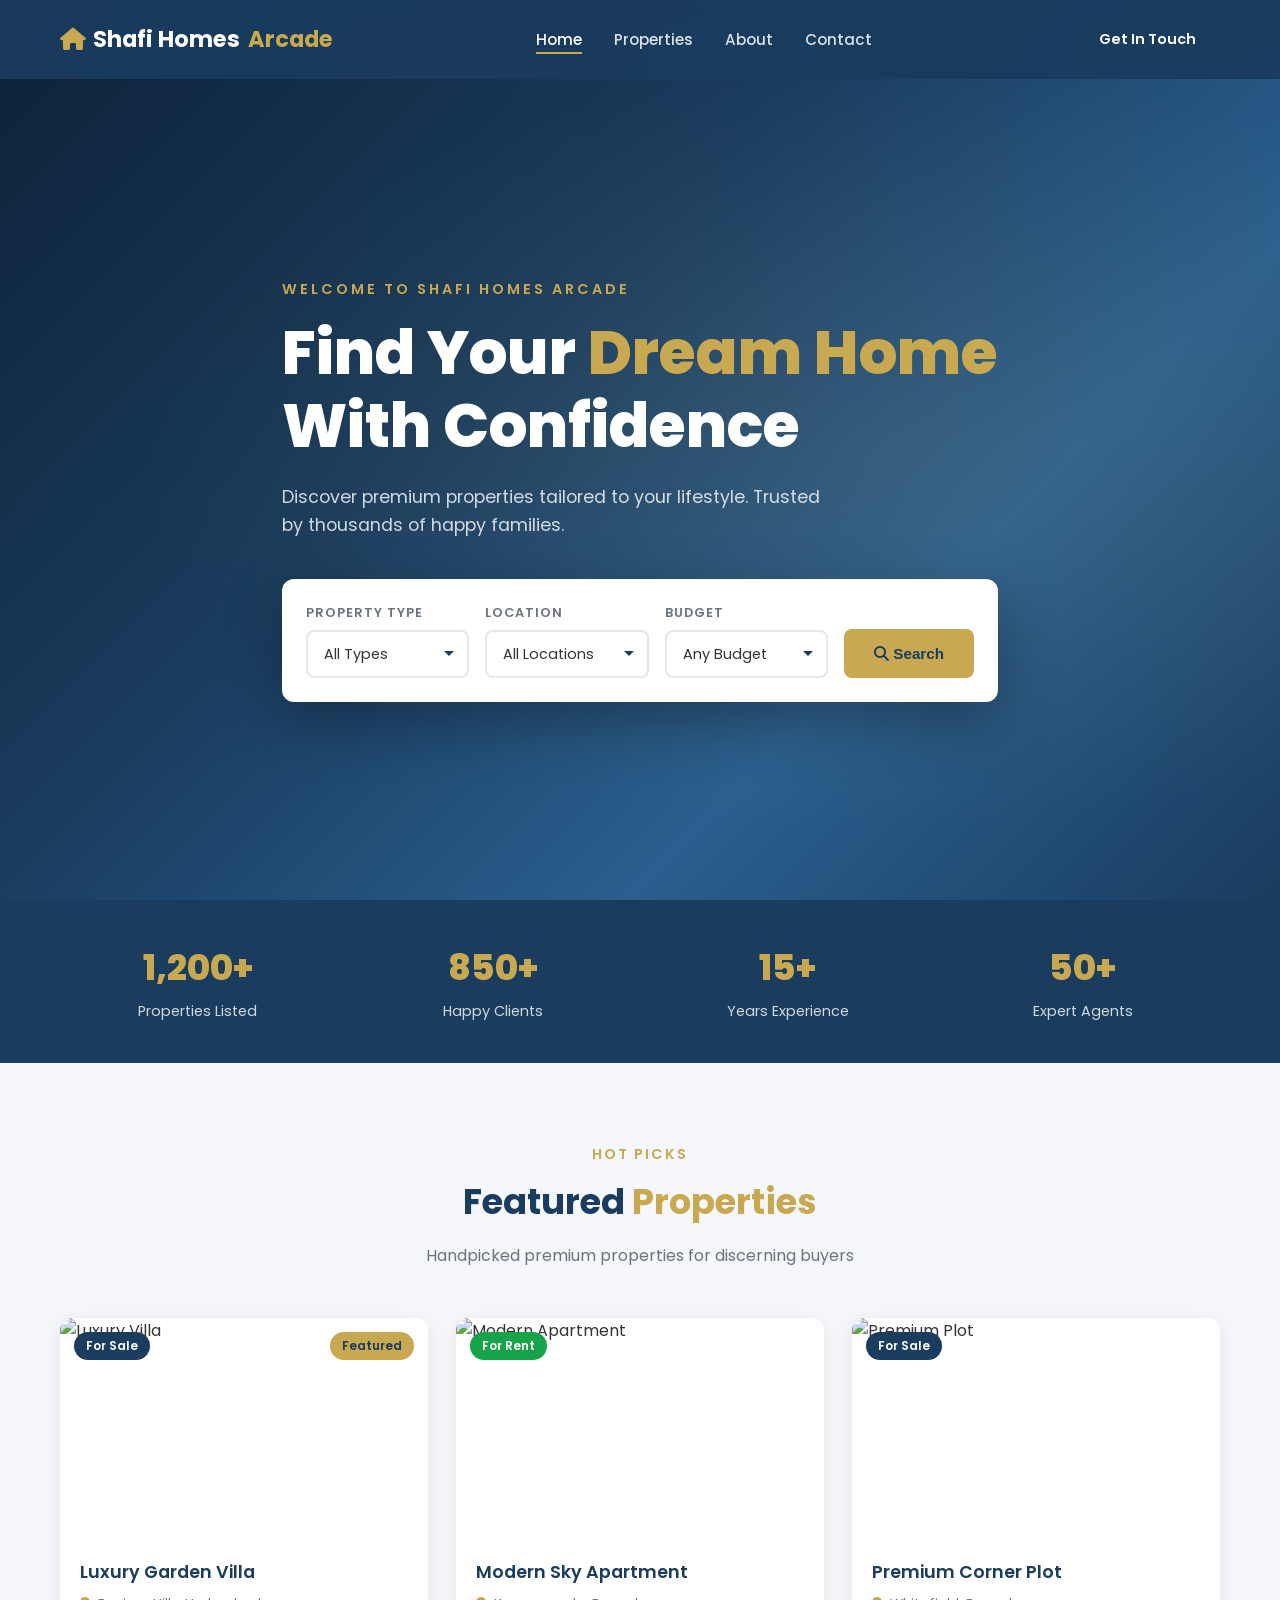
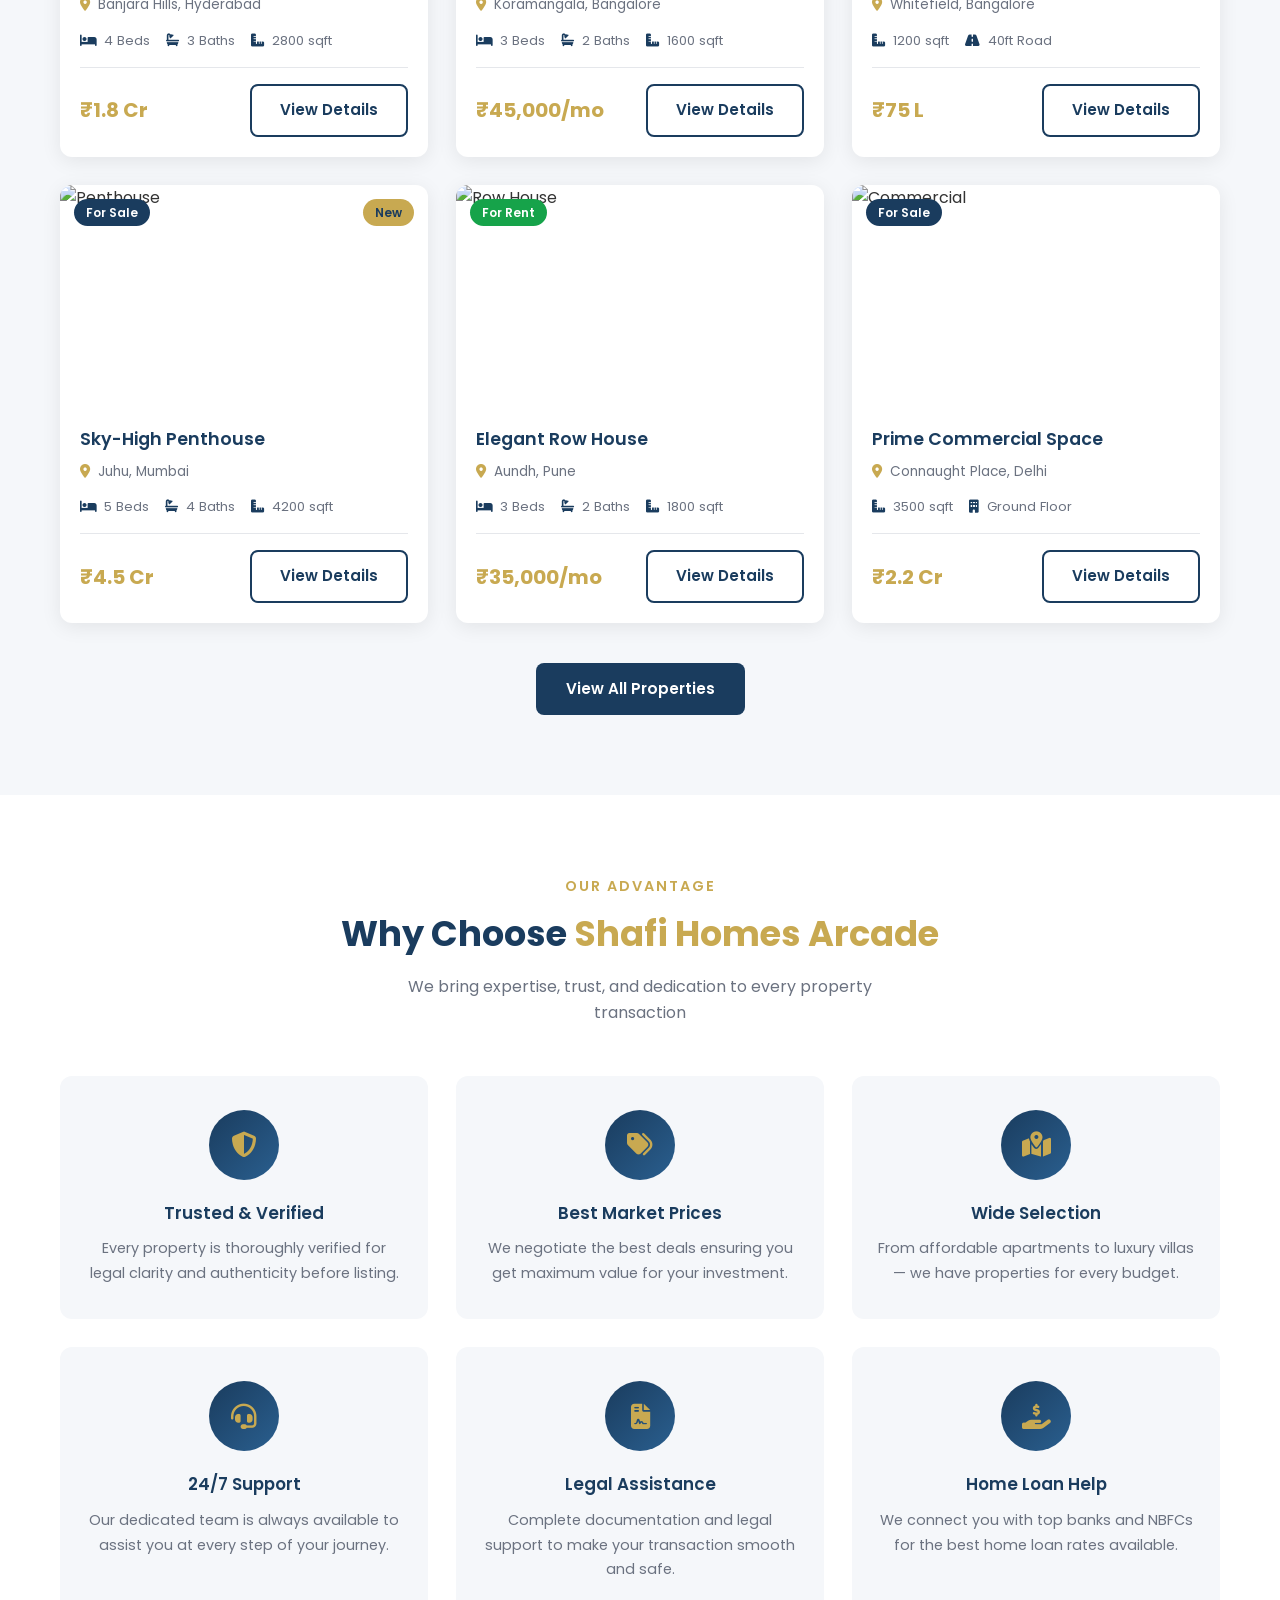
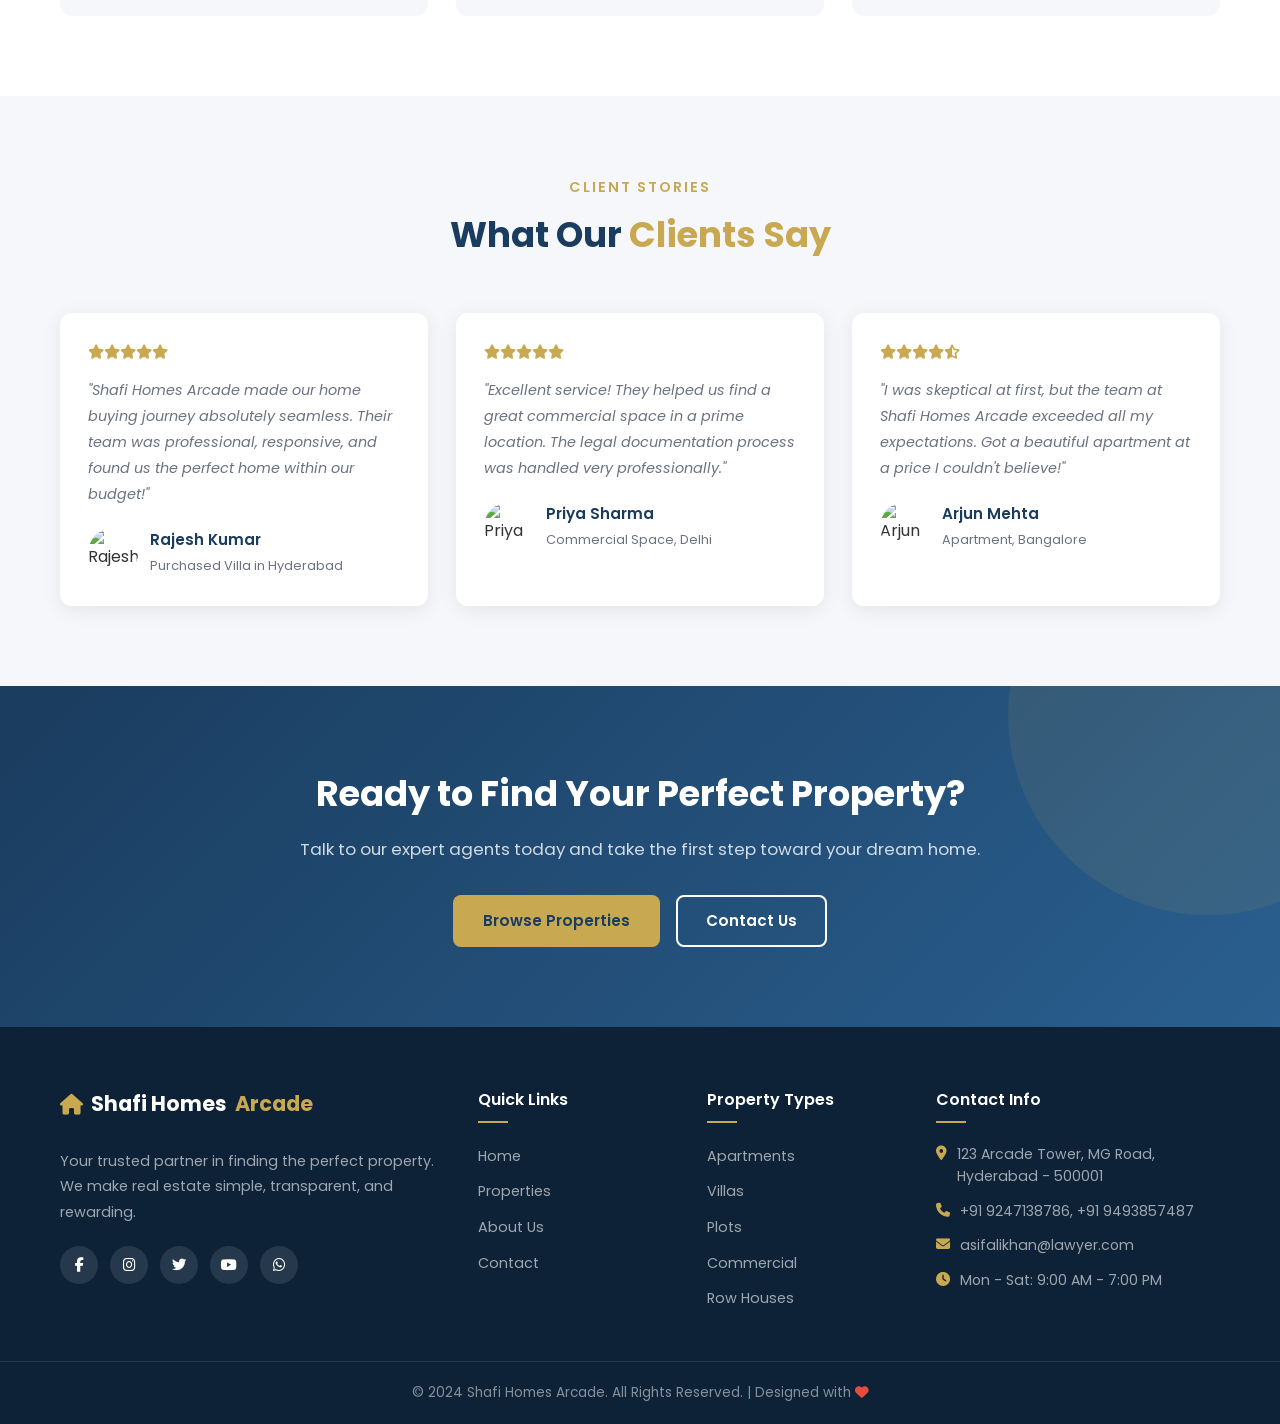
==== commit fcc1c6f1: "Update brand name to Shafi Homes Arcade and update contact details" ====
--- a/index.html
+++ b/index.html
@@ -3,7 +3,7 @@
 <head>
   <meta charset="UTF-8" />
   <meta name="viewport" content="width=device-width, initial-scale=1.0" />
-  <title>Asif Homes Arcade - Find Your Dream Home</title>
+  <title>Shafi Homes Arcade - Find Your Dream Home</title>
   <link rel="stylesheet" href="css/style.css" />
   <link href="https://fonts.googleapis.com/css2?family=Poppins:wght@300;400;500;600;700;800&display=swap" rel="stylesheet" />
   <link rel="stylesheet" href="https://cdnjs.cloudflare.com/ajax/libs/font-awesome/6.4.0/css/all.min.css" />
@@ -14,7 +14,7 @@
   <nav class="navbar" id="navbar">
     <div class="container nav-container">
       <a href="index.html" class="logo">
-        <i class="fas fa-home"></i> Asif Homes <span>Arcade</span>
+        <i class="fas fa-home"></i> Shafi Homes <span>Arcade</span>
       </a>
       <ul class="nav-links" id="navLinks">
         <li><a href="index.html" class="active">Home</a></li>
@@ -33,7 +33,7 @@
   <section class="hero">
     <div class="hero-overlay"></div>
     <div class="container hero-content">
-      <p class="hero-tag">Welcome to Asif Homes Arcade</p>
+      <p class="hero-tag">Welcome to Shafi Homes Arcade</p>
       <h1>Find Your <span>Dream Home</span><br />With Confidence</h1>
       <p class="hero-sub">Discover premium properties tailored to your lifestyle. Trusted by thousands of happy families.</p>
       <div class="search-box">
@@ -237,7 +237,7 @@
     <div class="container">
       <div class="section-header">
         <p class="section-tag">Our Advantage</p>
-        <h2>Why Choose <span>Asif Homes Arcade</span></h2>
+        <h2>Why Choose <span>Shafi Homes Arcade</span></h2>
         <p class="section-sub">We bring expertise, trust, and dedication to every property transaction</p>
       </div>
       <div class="features-grid">
@@ -285,7 +285,7 @@
       <div class="testimonials-grid">
         <div class="testimonial-card">
           <div class="stars"><i class="fas fa-star"></i><i class="fas fa-star"></i><i class="fas fa-star"></i><i class="fas fa-star"></i><i class="fas fa-star"></i></div>
-          <p>"Asif Homes Arcade made our home buying journey absolutely seamless. Their team was professional, responsive, and found us the perfect home within our budget!"</p>
+          <p>"Shafi Homes Arcade made our home buying journey absolutely seamless. Their team was professional, responsive, and found us the perfect home within our budget!"</p>
           <div class="testimonial-author">
             <img src="https://placehold.co/50x50/1a3c5e/ffffff?text=RK" alt="Rajesh K" />
             <div>
@@ -307,7 +307,7 @@
         </div>
         <div class="testimonial-card">
           <div class="stars"><i class="fas fa-star"></i><i class="fas fa-star"></i><i class="fas fa-star"></i><i class="fas fa-star"></i><i class="fas fa-star-half-alt"></i></div>
-          <p>"I was skeptical at first, but the team at Asif Homes Arcade exceeded all my expectations. Got a beautiful apartment at a price I couldn't believe!"</p>
+          <p>"I was skeptical at first, but the team at Shafi Homes Arcade exceeded all my expectations. Got a beautiful apartment at a price I couldn't believe!"</p>
           <div class="testimonial-author">
             <img src="https://placehold.co/50x50/2d6a4f/ffffff?text=AM" alt="Arjun M" />
             <div>
@@ -336,7 +336,7 @@
   <footer class="footer">
     <div class="container footer-grid">
       <div class="footer-brand">
-        <a href="index.html" class="logo logo-light"><i class="fas fa-home"></i> Asif Homes <span>Arcade</span></a>
+        <a href="index.html" class="logo logo-light"><i class="fas fa-home"></i> Shafi Homes <span>Arcade</span></a>
         <p>Your trusted partner in finding the perfect property. We make real estate simple, transparent, and rewarding.</p>
         <div class="social-links">
           <a href="#"><i class="fab fa-facebook-f"></i></a>
@@ -369,14 +369,14 @@
         <h4>Contact Info</h4>
         <ul>
           <li><i class="fas fa-map-marker-alt"></i> 123 Arcade Tower, MG Road, Hyderabad - 500001</li>
-          <li><i class="fas fa-phone"></i> +91 98765 43210</li>
-          <li><i class="fas fa-envelope"></i> info@asifhomesarcade.in</li>
+          <li><i class="fas fa-phone"></i> +91 9247138786, +91 9493857487</li>
+          <li><i class="fas fa-envelope"></i> asifalikhan@lawyer.com</li>
           <li><i class="fas fa-clock"></i> Mon - Sat: 9:00 AM - 7:00 PM</li>
         </ul>
       </div>
     </div>
     <div class="footer-bottom">
-      <p>&copy; 2024 Asif Homes Arcade. All Rights Reserved. | Designed with <i class="fas fa-heart"></i></p>
+      <p>&copy; 2024 Shafi Homes Arcade. All Rights Reserved. | Designed with <i class="fas fa-heart"></i></p>
     </div>
   </footer>
 
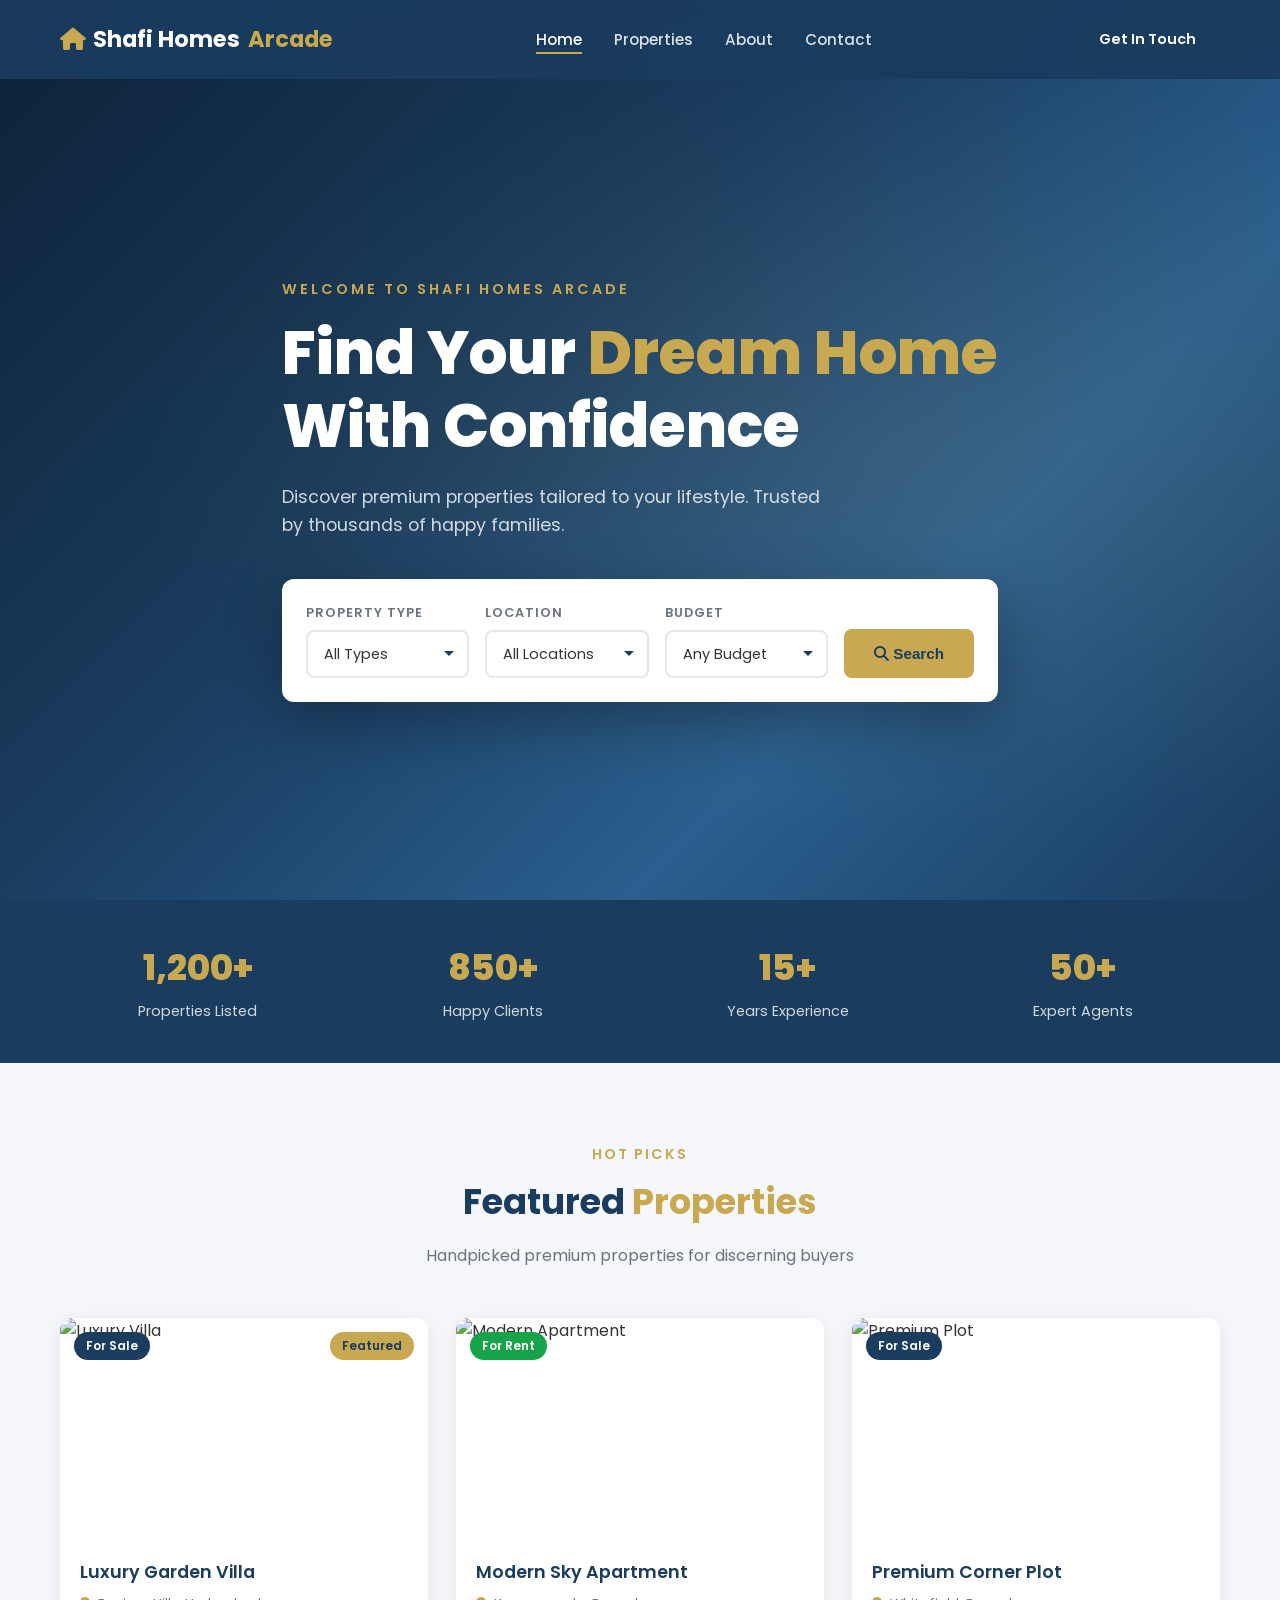
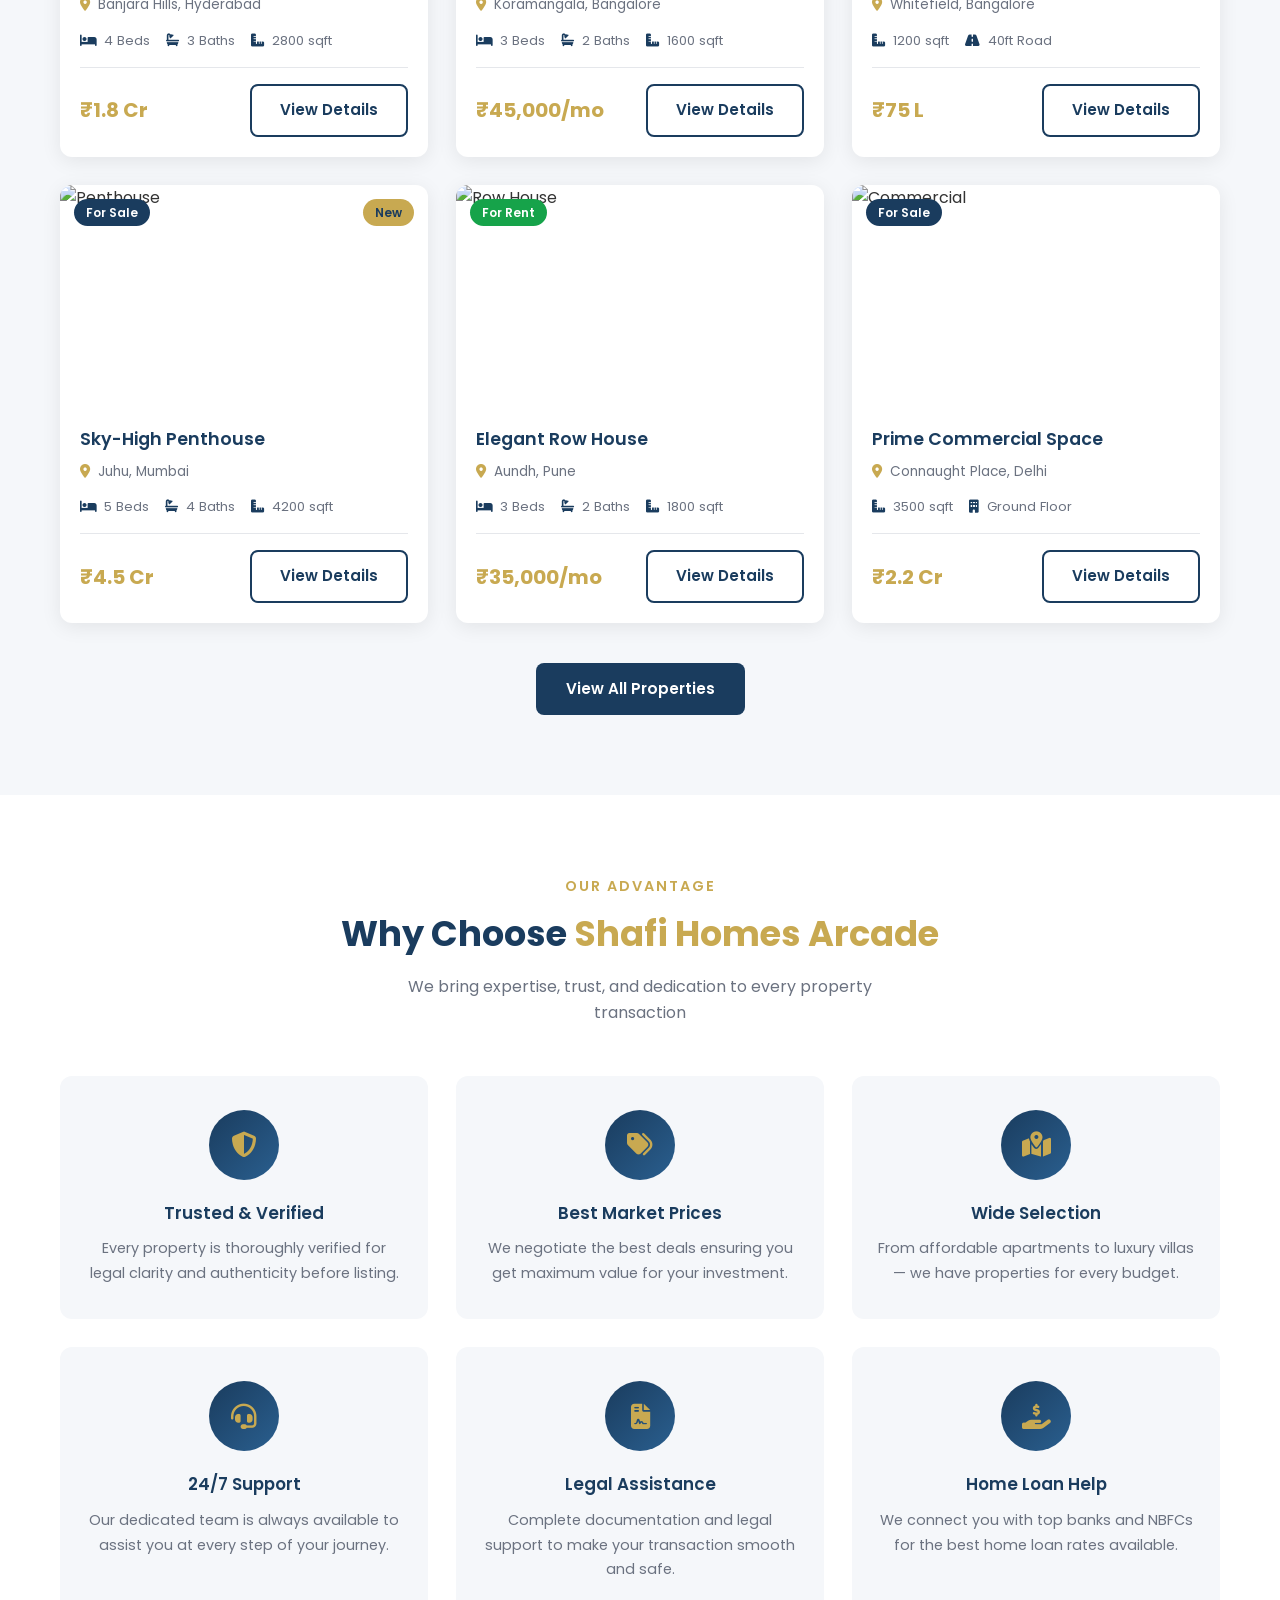
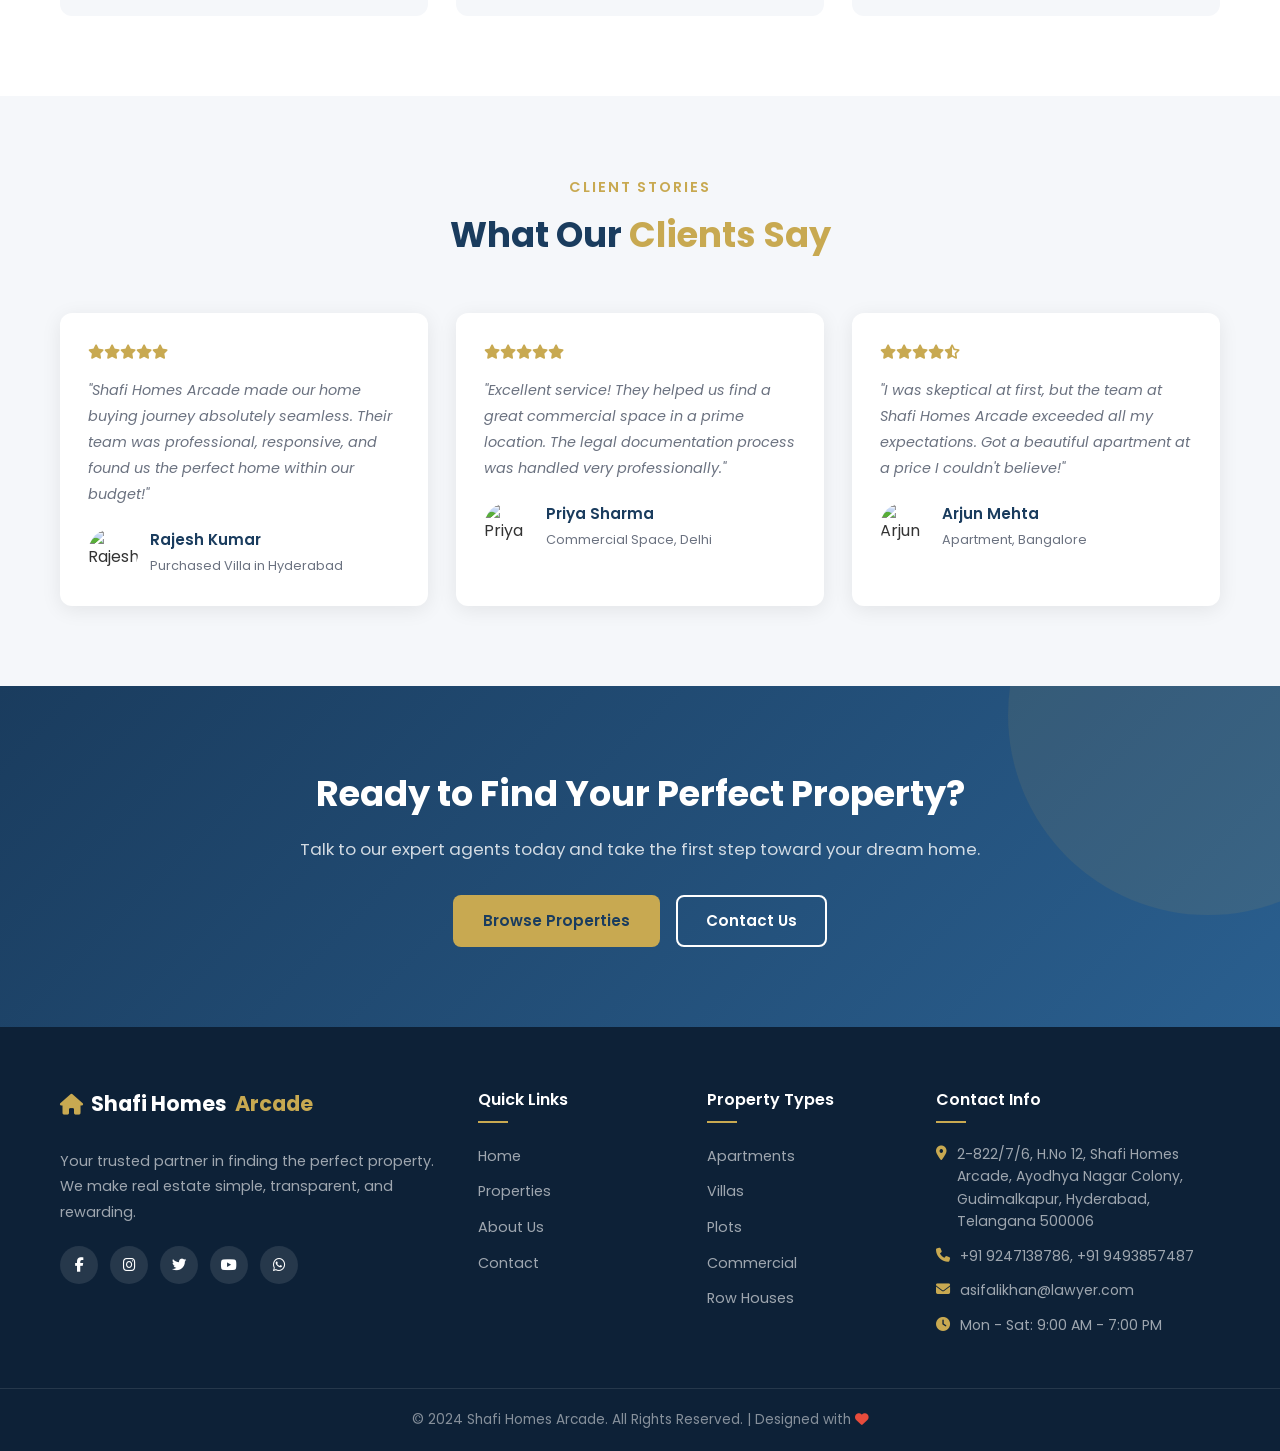
==== commit 8f4b1b10: "Update office address to Shafi Homes Arcade, Gudimalkapur" ====
--- a/index.html
+++ b/index.html
@@ -368,7 +368,7 @@
       <div class="footer-contact">
         <h4>Contact Info</h4>
         <ul>
-          <li><i class="fas fa-map-marker-alt"></i> 123 Arcade Tower, MG Road, Hyderabad - 500001</li>
+          <li><i class="fas fa-map-marker-alt"></i> 2-822/7/6, H.No 12, Shafi Homes Arcade, Ayodhya Nagar Colony, Gudimalkapur, Hyderabad, Telangana 500006</li>
           <li><i class="fas fa-phone"></i> +91 9247138786, +91 9493857487</li>
           <li><i class="fas fa-envelope"></i> asifalikhan@lawyer.com</li>
           <li><i class="fas fa-clock"></i> Mon - Sat: 9:00 AM - 7:00 PM</li>
